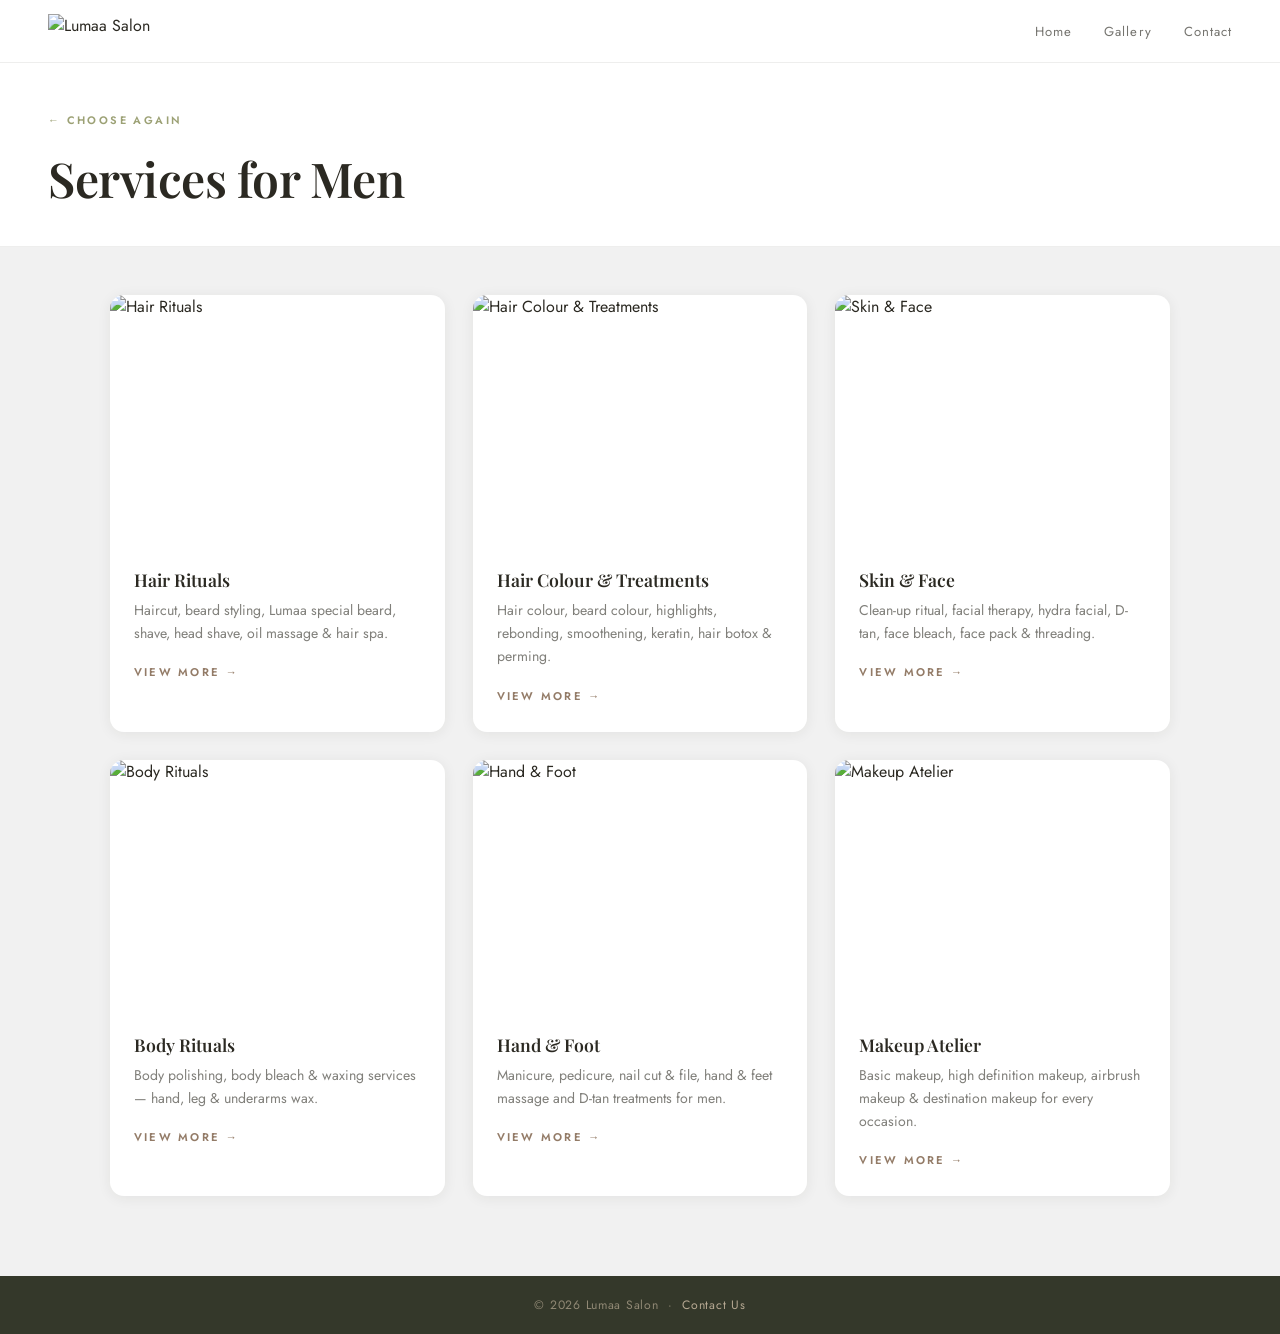
==== mens-services.html @ b21f9f37 "Add files via upload" ====
<!DOCTYPE html>
<html lang="en">
<head>
  <meta charset="UTF-8" />
  <meta name="viewport" content="width=device-width, initial-scale=1.0" />
  <title>Services for Men — Lumaa Salon</title>
  <link rel="icon" type="image/webp" href="images/lumaa-logo-white.webp" />
  <link rel="preconnect" href="https://fonts.googleapis.com" />
  <link rel="preconnect" href="https://fonts.gstatic.com" crossorigin />
  <link href="https://fonts.googleapis.com/css2?family=Cormorant+Garamond:ital,wght@1,500&family=Playfair+Display:ital,wght@0,600;1,700&family=Jost:wght@400;600&display=swap" rel="stylesheet" />
  <style>
    *, *::before, *::after { box-sizing: border-box; margin: 0; padding: 0; }
    :root {
      --cream: #EED9BF; --sage: #9CA175; --offwhite: #F1F1F1;
      --earth: #937B67; --deep: #34382A; --ink: #2B2922; --white: #FFFFFF;
      --serif: 'Playfair Display', serif;
      --sans: 'Jost', sans-serif;
    }
    body { background: var(--offwhite); font-family: var(--sans); color: var(--ink); }
    a { text-decoration: none; color: inherit; }
    img { display: block; }
    .sp-nav {
      background: var(--white); padding: 14px 48px;
      display: flex; align-items: center; justify-content: space-between;
      border-bottom: 1px solid rgba(43,41,34,0.08);
      position: sticky; top: 0; z-index: 100;
    }
    .sp-logo { height: 34px; width: auto; }
    .sp-nav-links { display: flex; gap: 32px; }
    .sp-nav-links a { font-size: 0.82rem; letter-spacing: 0.08em; color: rgba(43,41,34,0.65); transition: color .2s; }
    .sp-nav-links a:hover { color: var(--ink); }
    .sp-hero { background: var(--white); padding: 44px 48px 36px; border-bottom: 1px solid rgba(43,41,34,0.08); }
    .sp-back {
      display: inline-flex; align-items: center; gap: 7px;
      font-size: 0.68rem; letter-spacing: 0.22em; text-transform: uppercase;
      color: var(--sage); font-weight: 600; margin-bottom: 18px; transition: gap .2s;
    }
    .sp-back:hover { gap: 11px; }
    .sp-hero h1 {
      font-family: var(--serif); font-weight: 600;
      font-size: clamp(2rem, 4vw, 3rem); color: var(--ink); letter-spacing: -0.01em;
    }
    .sp-body { max-width: 1140px; margin: 0 auto; padding: 48px 40px 80px; }
    .svc-grid { display: grid; grid-template-columns: repeat(3, 1fr); gap: 28px; }
    .svc-item {
      background: var(--white); border-radius: 14px; overflow: hidden;
      box-shadow: 0 2px 14px rgba(43,41,34,0.07);
      transition: transform .35s ease, box-shadow .35s ease;
    }
    .svc-item:hover { transform: translateY(-5px); box-shadow: 0 12px 32px rgba(43,41,34,0.13); }
    .svc-item-img { width: 100%; aspect-ratio: 4/3; object-fit: cover; }
    .svc-item-body { padding: 22px 24px 26px; }
    .svc-item-body h4 { font-family: var(--serif); font-size: 1.1rem; font-weight: 600; color: var(--ink); margin-bottom: 8px; }
    .svc-item-body p { font-size: 0.88rem; color: rgba(43,41,34,0.6); line-height: 1.65; margin-bottom: 14px; }
    .svc-link { font-size: 0.7rem; letter-spacing: 0.2em; text-transform: uppercase; color: var(--earth); font-weight: 600; transition: letter-spacing .2s; }
    .svc-item:hover .svc-link { letter-spacing: 0.28em; }
    .sp-foot { background: var(--deep); color: rgba(238,217,191,0.5); text-align: center; padding: 20px 40px; font-size: 0.76rem; letter-spacing: 0.06em; }
    .sp-foot a { color: rgba(238,217,191,0.7); }
    @media (max-width: 900px) { .svc-grid { grid-template-columns: repeat(2,1fr); } }
    @media (max-width: 600px) {
      .svc-grid { grid-template-columns: 1fr; }
      .sp-nav { padding: 14px 24px; }
      .sp-hero { padding: 32px 24px 26px; }
      .sp-body { padding: 32px 20px 60px; }
    }
  </style>
</head>
<body>

  <nav class="sp-nav">
    <a href="index.html">
      <img src="images/lumaa-logo-olive.webp" alt="Lumaa Salon" class="sp-logo" />
    </a>
    <div class="sp-nav-links">
      <a href="index.html">Home</a>
      <a href="index.html#gallery">Gallery</a>
      <a href="index.html#contact">Contact</a>
    </div>
  </nav>

  <div class="sp-hero">
    <a href="index.html#services" class="sp-back">&#8592; Choose Again</a>
    <h1>Services for Men</h1>
  </div>

  <div class="sp-body">
    <div class="svc-grid">

      <a href="service-detail.html?s=men-hair-rituals" class="svc-item">
        <img src="https://images.unsplash.com/photo-1621605815971-fbc98d665033?auto=format&fit=crop&w=600&q=80" alt="Hair Rituals" class="svc-item-img" />
        <div class="svc-item-body">
          <h4>Hair Rituals</h4>
          <p>Haircut, beard styling, Lumaa special beard, shave, head shave, oil massage &amp; hair spa.</p>
          <span class="svc-link">View More &#8594;</span>
        </div>
      </a>

      <a href="service-detail.html?s=men-hair-colour" class="svc-item">
        <img src="https://images.unsplash.com/photo-1634449571010-02389ed0f9b0?auto=format&fit=crop&w=600&q=80" alt="Hair Colour &amp; Treatments" class="svc-item-img" />
        <div class="svc-item-body">
          <h4>Hair Colour &amp; Treatments</h4>
          <p>Hair colour, beard colour, highlights, rebonding, smoothening, keratin, hair botox &amp; perming.</p>
          <span class="svc-link">View More &#8594;</span>
        </div>
      </a>

      <a href="service-detail.html?s=men-skin-face" class="svc-item">
        <img src="https://images.unsplash.com/photo-1570172619644-dfd03ed5d881?auto=format&fit=crop&w=600&q=80" alt="Skin &amp; Face" class="svc-item-img" />
        <div class="svc-item-body">
          <h4>Skin &amp; Face</h4>
          <p>Clean-up ritual, facial therapy, hydra facial, D-tan, face bleach, face pack &amp; threading.</p>
          <span class="svc-link">View More &#8594;</span>
        </div>
      </a>

      <a href="service-detail.html?s=men-body-rituals" class="svc-item">
        <img src="https://images.unsplash.com/photo-1544161515-4ab6ce6db874?auto=format&fit=crop&w=600&q=80" alt="Body Rituals" class="svc-item-img" />
        <div class="svc-item-body">
          <h4>Body Rituals</h4>
          <p>Body polishing, body bleach &amp; waxing services — hand, leg &amp; underarms wax.</p>
          <span class="svc-link">View More &#8594;</span>
        </div>
      </a>

      <a href="service-detail.html?s=men-hand-foot" class="svc-item">
        <img src="https://images.unsplash.com/photo-1519014816548-bf5fe059798b?auto=format&fit=crop&w=600&q=80" alt="Hand &amp; Foot" class="svc-item-img" />
        <div class="svc-item-body">
          <h4>Hand &amp; Foot</h4>
          <p>Manicure, pedicure, nail cut &amp; file, hand &amp; feet massage and D-tan treatments for men.</p>
          <span class="svc-link">View More &#8594;</span>
        </div>
      </a>

      <a href="service-detail.html?s=men-makeup-atelier" class="svc-item">
        <img src="https://images.unsplash.com/photo-1500648767791-00dcc994a43e?auto=format&fit=crop&w=600&q=80" alt="Makeup Atelier" class="svc-item-img" />
        <div class="svc-item-body">
          <h4>Makeup Atelier</h4>
          <p>Basic makeup, high definition makeup, airbrush makeup &amp; destination makeup for every occasion.</p>
          <span class="svc-link">View More &#8594;</span>
        </div>
      </a>

    </div>
  </div>

  <footer class="sp-foot">
    <p>&copy; 2026 Lumaa Salon &nbsp;&middot;&nbsp; <a href="index.html#contact">Contact Us</a></p>
  </footer>

</body>
</html>
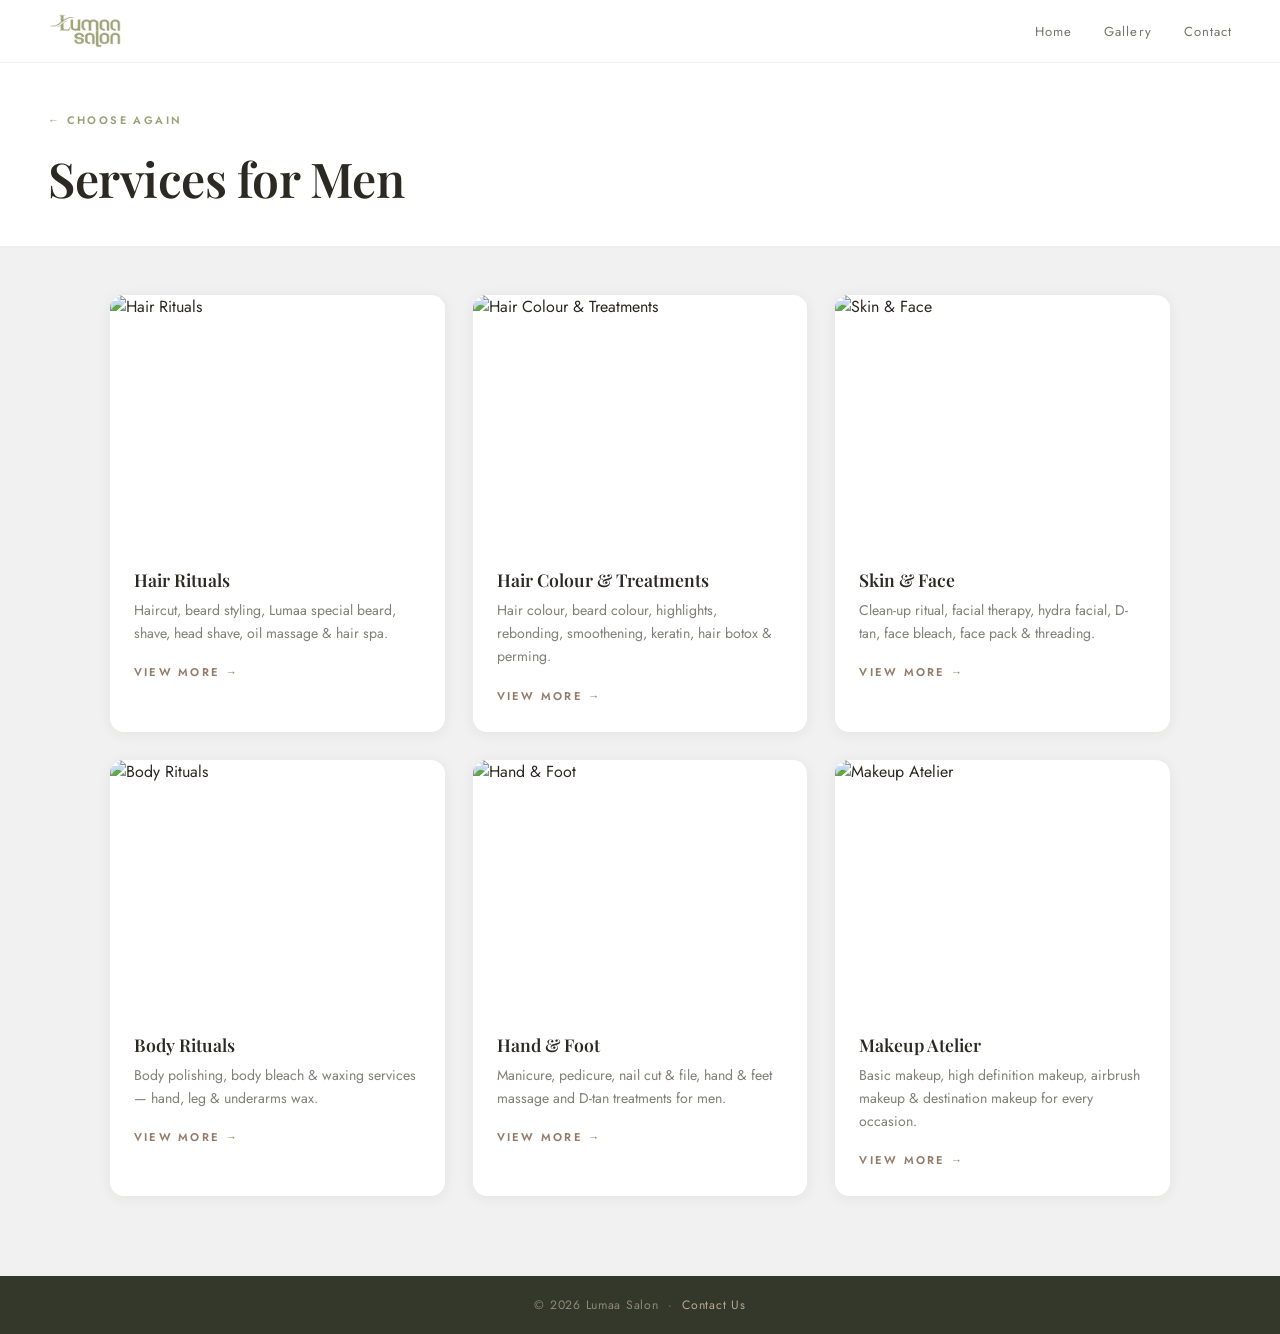
==== commit f7053adb: "Update image paths in mens-services.html" ====
--- a/mens-services.html
+++ b/mens-services.html
@@ -4,7 +4,7 @@
   <meta charset="UTF-8" />
   <meta name="viewport" content="width=device-width, initial-scale=1.0" />
   <title>Services for Men — Lumaa Salon</title>
-  <link rel="icon" type="image/webp" href="images/lumaa-logo-white.webp" />
+  <link rel="icon" type="image/webp" href="lumaa-logo-white.webp" />
   <link rel="preconnect" href="https://fonts.googleapis.com" />
   <link rel="preconnect" href="https://fonts.gstatic.com" crossorigin />
   <link href="https://fonts.googleapis.com/css2?family=Cormorant+Garamond:ital,wght@1,500&family=Playfair+Display:ital,wght@0,600;1,700&family=Jost:wght@400;600&display=swap" rel="stylesheet" />
@@ -69,7 +69,7 @@
 
   <nav class="sp-nav">
     <a href="index.html">
-      <img src="images/lumaa-logo-olive.webp" alt="Lumaa Salon" class="sp-logo" />
+      <img src="lumaa-logo-olive.webp" alt="Lumaa Salon" class="sp-logo" />
     </a>
     <div class="sp-nav-links">
       <a href="index.html">Home</a>
